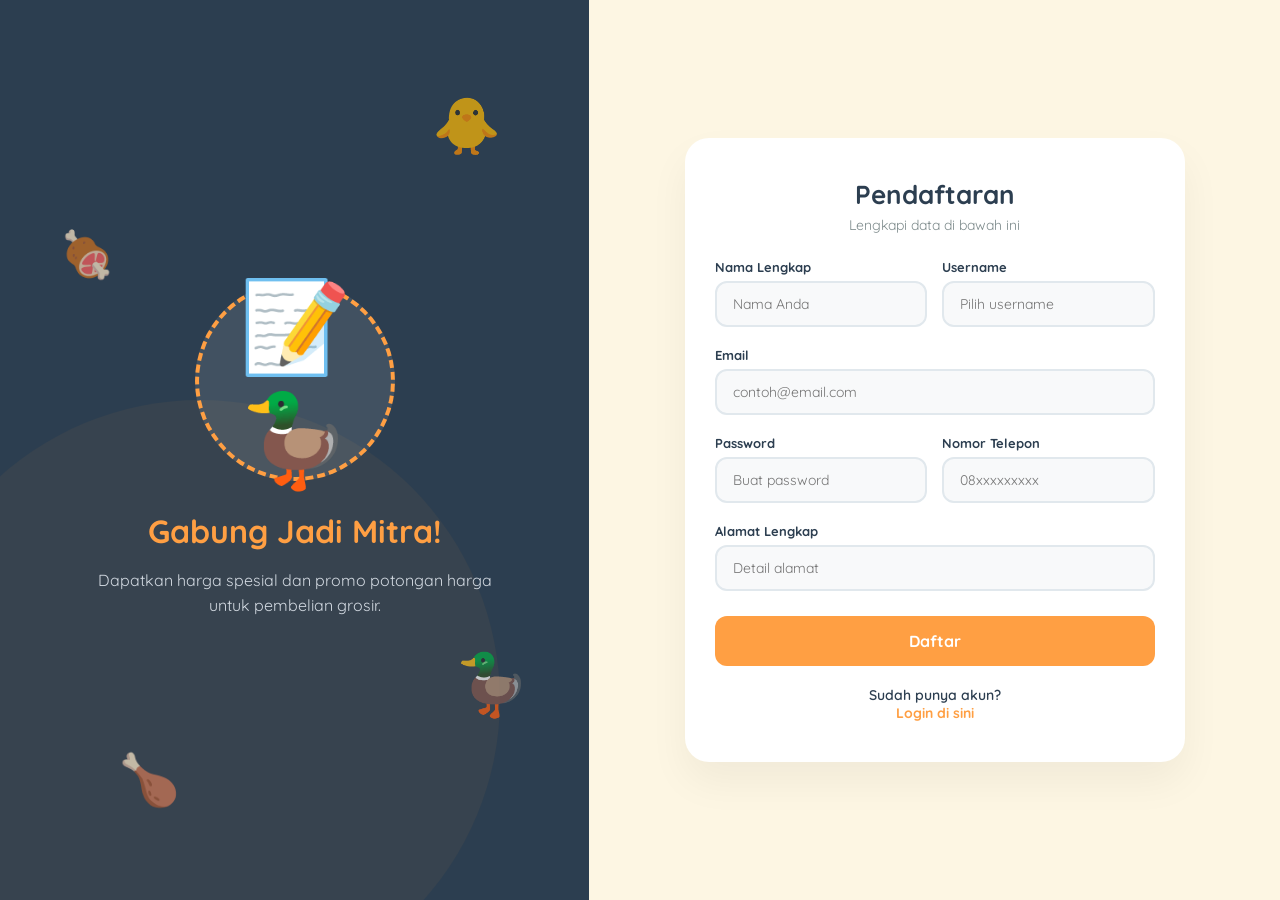
==== register.html @ d559ee1b "initial commit: login dan register selesai" ====
<!DOCTYPE html>
<html lang="id">
<head>
    <meta charset="UTF-8">
    <meta name="viewport" content="width=device-width, initial-scale=1.0">
    <title>Register - Bebek Segar</title>
    <link href="https://fonts.googleapis.com/css2?family=Quicksand:wght@500;600;700&display=swap" rel="stylesheet">
    <style>
        :root {
            --cream: #fdf6e3;
            --orange: #ff9f43;
            --navy: #2c3e50;
        }

        * { box-sizing: border-box; margin: 0; padding: 0; font-family: 'Quicksand', sans-serif; }

        /* Memaksa layout selalu bersebelahan (row) */
        body { display: flex; flex-direction: row; min-height: 100vh; background-color: var(--cream); overflow-x: hidden; }

        /* --- Kiri: Area Gambar Bebek --- */
        .left-side-promo {
            flex: 1; background-color: var(--navy); display: flex; flex-direction: column;
            justify-content: center; align-items: center; padding: 40px; position: relative; overflow: hidden;
        }

        .left-side-promo::before {
            content: ''; position: absolute; width: 600px; height: 600px;
            background: rgba(255, 159, 67, 0.05); border-radius: 50%; bottom: -100px; left: -100px;
        }

        .promo-content { text-align: center; color: white; z-index: 5; max-width: 420px; }
        
        .main-image-container {
            font-size: 90px; margin-bottom: 20px; animation: bounce 3s infinite ease-in-out;
            background: rgba(255,255,255,0.1); width: 200px; height: 200px; border-radius: 50%;
            display: flex; justify-content: center; align-items: center; margin: 0 auto 30px;
            border: 4px dashed var(--orange);
        }

        .promo-content h3 { font-size: 32px; color: var(--orange); margin-bottom: 15px; line-height: 1.3; }
        .promo-content p { font-size: 16px; line-height: 1.6; color: #d1d8e0; }

        /* Animasi Dekorasi Melayang */
        .floating-deco { position: absolute; opacity: 0.7; animation: floatAround 5s infinite ease-in-out; z-index: 1; }
        .deco-1 { top: 10%; right: 15%; animation-delay: 0.5s; font-size: 55px; transform: scaleX(-1); }
        .deco-2 { top: 25%; left: 10%; animation-delay: 2s; font-size: 45px; }
        .deco-3 { bottom: 20%; right: 10%; animation-delay: 1s; font-size: 60px; }
        .deco-4 { bottom: 10%; left: 20%; animation-delay: 3s; font-size: 50px; }

        @keyframes bounce { 0%, 100% { transform: translateY(0); } 50% { transform: translateY(-15px); } }
        @keyframes floatAround { 0%, 100% { transform: translateY(0) rotate(0deg); } 50% { transform: translateY(-20px) rotate(-15deg); } }

        /* --- Kanan: Area Form Register --- */
        .right-side-form {
            flex: 1.2; display: flex; justify-content: center; align-items: center; padding: 40px; position: relative; z-index: 10;
        }

        .form-container {
            background: #ffffff; padding: 40px 30px; border-radius: 24px; width: 100%; max-width: 500px;
            box-shadow: 0 20px 40px rgba(0,0,0,0.05);
        }

        .form-container h2 { color: var(--navy); text-align: center; font-size: 26px; margin-bottom: 5px; }
        .form-container p { color: #7f8c8d; text-align: center; font-size: 14px; margin-bottom: 25px; }

        .form-grid { display: grid; grid-template-columns: 1fr 1fr; gap: 15px; }
        .input-group { margin-bottom: 5px; }
        .full-width { grid-column: span 2; }

        .input-group label { display: block; color: var(--navy); font-size: 13px; font-weight: 700; margin-bottom: 6px; }
        .input-group input {
            width: 100%; padding: 12px 16px; border-radius: 12px; border: 2px solid #e1e8ed;
            font-size: 14px; outline: none; transition: 0.3s; background-color: #f8f9fa;
        }
        .input-group input:focus { border-color: var(--orange); background-color: #fff; }

        .btn-submit {
            width: 100%; padding: 15px; background-color: var(--orange); color: white;
            border: none; border-radius: 12px; font-size: 16px; font-weight: 700;
            cursor: pointer; transition: 0.3s; margin-top: 20px;
        }
        .btn-submit:hover { background-color: #f38f31; transform: translateY(-2px); box-shadow: 0 8px 15px rgba(255, 159, 67, 0.3); }

        .footer-link { text-align: center; margin-top: 20px; font-size: 14px; color: var(--navy); font-weight: 600; }
        .footer-link a { color: var(--orange); text-decoration: none; font-weight: 700; }

        /* Penyesuaian khusus layar HP agar tetap bersebelahan tapi ukurannya mengecil */
        @media (max-width: 768px) {
            .left-side-promo, .right-side-form { padding: 10px; }
            .form-container { padding: 20px 15px; }
            .form-grid { grid-template-columns: 1fr; gap: 8px; } /* Form di HP jadi 1 kolom ke bawah supaya tetap terbaca di ruang sempit */
            .full-width { grid-column: span 1; }
            
            .form-container h2 { font-size: 18px; }
            .form-container p { font-size: 11px; margin-bottom: 15px; }
            .input-group label { font-size: 11px; margin-bottom: 3px; }
            .input-group input { padding: 8px 10px; font-size: 12px; }
            .btn-submit { padding: 10px; font-size: 13px; margin-top: 10px; }
            .footer-link { font-size: 11px; margin-top: 10px; }

            .promo-content h3 { font-size: 16px; }
            .promo-content p { font-size: 11px; }
            .main-image-container { font-size: 40px; width: 80px; height: 80px; border-width: 2px; margin-bottom: 15px; }
            .floating-deco { font-size: 20px !important; } /* Mengecilkan ukuran bebek melayang di HP */
        }
    </style>
</head>
<body>

    <div class="left-side-promo">
        <div class="floating-deco deco-1">🐥</div>
        <div class="floating-deco deco-2">🍖</div>
        <div class="floating-deco deco-3">🦆</div>
        <div class="floating-deco deco-4">🍗</div>

        <div class="promo-content">
            <div class="main-image-container">
                📝🦆
            </div>
            <h3>Gabung Jadi Mitra!</h3>
            <p>Dapatkan harga spesial dan promo potongan harga untuk pembelian grosir.</p>
        </div>
    </div>

    <div class="right-side-form">
        <div class="form-container">
            <h2>Pendaftaran</h2>
            <p>Lengkapi data di bawah ini</p>

            <form action="#">
                <div class="form-grid">
                    <div class="input-group">
                        <label>Nama Lengkap</label>
                        <input type="text" placeholder="Nama Anda" required>
                    </div>
                    <div class="input-group">
                        <label>Username</label>
                        <input type="text" placeholder="Pilih username" required>
                    </div>
                    <div class="input-group full-width">
                        <label>Email</label>
                        <input type="email" placeholder="contoh@email.com" required>
                    </div>
                    <div class="input-group">
                        <label>Password</label>
                        <input type="password" placeholder="Buat password" required>
                    </div>
                    <div class="input-group">
                        <label>Nomor Telepon</label>
                        <input type="tel" placeholder="08xxxxxxxxx" required>
                    </div>
                    <div class="input-group full-width">
                        <label>Alamat Lengkap</label>
                        <input type="text" placeholder="Detail alamat" required>
                    </div>
                </div>
                
                <button type="submit" class="btn-submit">Daftar</button>
            </form>

            <div class="footer-link">
                Sudah punya akun? <br> <a href="login.html">Login di sini</a>
            </div>
        </div>
    </div>

</body>
</html>
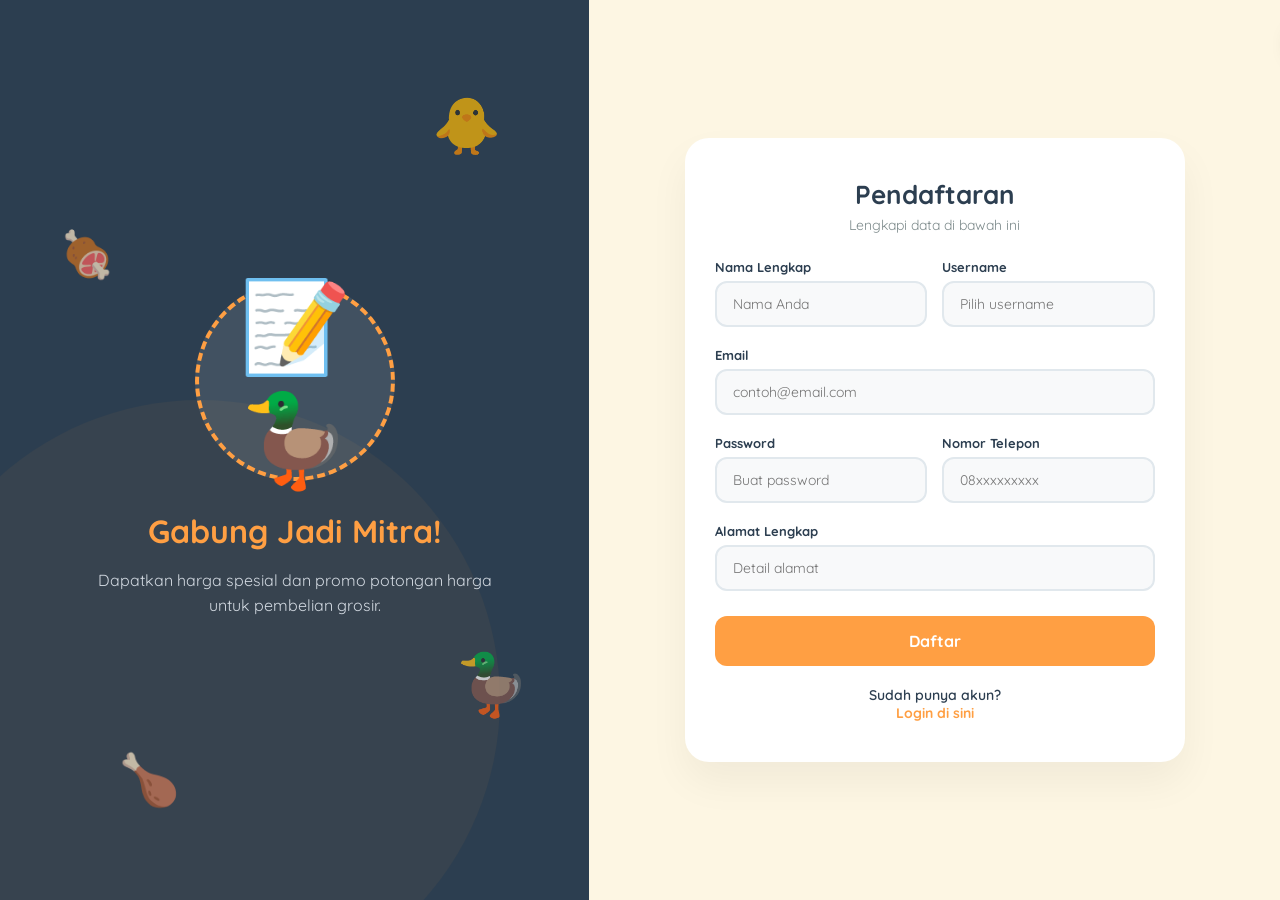
==== commit 5a4e2d7a: "memperbaiki page register" ====
--- a/register.html
+++ b/register.html
@@ -15,7 +15,7 @@
         * { box-sizing: border-box; margin: 0; padding: 0; font-family: 'Quicksand', sans-serif; }
 
         /* Memaksa layout selalu bersebelahan (row) */
-        body { display: flex; flex-direction: row; min-height: 100vh; background-color: var(--cream); overflow-x: hidden; }
+        body { display: flex; flex-direction: row; min-height: 100vh; background-color: var(--cream); overflow-x: hidden; position: relative; }
 
         /* --- Kiri: Area Gambar Bebek --- */
         .left-side-promo {
@@ -84,24 +84,46 @@
         .footer-link { text-align: center; margin-top: 20px; font-size: 14px; color: var(--navy); font-weight: 600; }
         .footer-link a { color: var(--orange); text-decoration: none; font-weight: 700; }
 
-        /* Penyesuaian khusus layar HP agar tetap bersebelahan tapi ukurannya mengecil */
+        /* --- CSS Notifikasi Custom (Toast) --- */
+        .toast-notification {
+            position: fixed;
+            top: 20px;
+            right: 20px;
+            padding: 15px 25px;
+            border-radius: 12px;
+            color: white;
+            font-weight: 600;
+            font-size: 15px;
+            display: flex;
+            align-items: center;
+            gap: 10px;
+            box-shadow: 0 10px 20px rgba(0,0,0,0.15);
+            z-index: 9999;
+            transform: translateX(150%);
+            transition: transform 0.4s cubic-bezier(0.68, -0.55, 0.27, 1.55);
+        }
+
+        .toast-notification.show { transform: translateX(0); }
+        .toast-success { background-color: #2ecc71; } 
+        .toast-error { background-color: #e74c3c; }   
+
+        /* Penyesuaian khusus layar HP */
         @media (max-width: 768px) {
             .left-side-promo, .right-side-form { padding: 10px; }
             .form-container { padding: 20px 15px; }
-            .form-grid { grid-template-columns: 1fr; gap: 8px; } /* Form di HP jadi 1 kolom ke bawah supaya tetap terbaca di ruang sempit */
+            .form-grid { grid-template-columns: 1fr; gap: 8px; } 
             .full-width { grid-column: span 1; }
-            
             .form-container h2 { font-size: 18px; }
             .form-container p { font-size: 11px; margin-bottom: 15px; }
             .input-group label { font-size: 11px; margin-bottom: 3px; }
             .input-group input { padding: 8px 10px; font-size: 12px; }
             .btn-submit { padding: 10px; font-size: 13px; margin-top: 10px; }
             .footer-link { font-size: 11px; margin-top: 10px; }
-
             .promo-content h3 { font-size: 16px; }
             .promo-content p { font-size: 11px; }
             .main-image-container { font-size: 40px; width: 80px; height: 80px; border-width: 2px; margin-bottom: 15px; }
-            .floating-deco { font-size: 20px !important; } /* Mengecilkan ukuran bebek melayang di HP */
+            .floating-deco { font-size: 20px !important; } 
+            .toast-notification { top: 10px; right: 10px; left: 10px; text-align: center; justify-content: center; }
         }
     </style>
 </head>
@@ -127,31 +149,31 @@
             <h2>Pendaftaran</h2>
             <p>Lengkapi data di bawah ini</p>
 
-            <form action="#">
+            <form id="formRegister" novalidate>
                 <div class="form-grid">
                     <div class="input-group">
                         <label>Nama Lengkap</label>
-                        <input type="text" placeholder="Nama Anda" required>
+                        <input type="text" id="regNama" placeholder="Nama Anda" required>
                     </div>
                     <div class="input-group">
                         <label>Username</label>
-                        <input type="text" placeholder="Pilih username" required>
+                        <input type="text" id="regUsername" placeholder="Pilih username" required>
                     </div>
                     <div class="input-group full-width">
                         <label>Email</label>
-                        <input type="email" placeholder="contoh@email.com" required>
+                        <input type="email" id="regEmail" placeholder="contoh@email.com" required>
                     </div>
                     <div class="input-group">
                         <label>Password</label>
-                        <input type="password" placeholder="Buat password" required>
+                        <input type="password" id="regPassword" placeholder="Buat password" required>
                     </div>
                     <div class="input-group">
                         <label>Nomor Telepon</label>
-                        <input type="tel" placeholder="08xxxxxxxxx" required>
+                        <input type="text" id="regTelepon" placeholder="08xxxxxxxxx" required oninput="this.value = this.value.replace(/[^0-9]/g, '')">
                     </div>
                     <div class="input-group full-width">
                         <label>Alamat Lengkap</label>
-                        <input type="text" placeholder="Detail alamat" required>
+                        <input type="text" id="regAlamat" placeholder="Detail alamat" required>
                     </div>
                 </div>
                 
@@ -164,5 +186,78 @@
         </div>
     </div>
 
+    <div id="toastNotification" class="toast-notification">
+        <span id="toastIcon"></span>
+        <span id="toastMessage"></span>
+    </div>
+
+    <script>
+        const formRegister = document.getElementById('formRegister');
+        const toast = document.getElementById('toastNotification');
+        const toastIcon = document.getElementById('toastIcon');
+        const toastMessage = document.getElementById('toastMessage');
+
+        // Fungsi menampilkan notifikasi
+        function showNotification(type, message) {
+            toast.classList.remove('toast-success', 'toast-error', 'show');
+            
+            if (type === 'success') {
+                toast.classList.add('toast-success');
+                toastIcon.innerText = '✅';
+            } else {
+                toast.classList.add('toast-error');
+                toastIcon.innerText = '❌';
+            }
+
+            toastMessage.innerText = message;
+            
+            // Sedikit delay agar animasi reset saat diklik berkali-kali
+            setTimeout(() => {
+                toast.classList.add('show');
+            }, 50);
+
+            // Hilang otomatis setelah 3 detik
+            setTimeout(() => {
+                toast.classList.remove('show');
+            }, 3000);
+        }
+
+        formRegister.addEventListener('submit', function(event) {
+            event.preventDefault(); // Mencegah reload halaman
+
+            // Ambil nilai dari semua inputan
+            const nama = document.getElementById('regNama').value.trim();
+            const username = document.getElementById('regUsername').value.trim();
+            const email = document.getElementById('regEmail').value.trim();
+            const password = document.getElementById('regPassword').value.trim();
+            const telepon = document.getElementById('regTelepon').value.trim();
+            const alamat = document.getElementById('regAlamat').value.trim();
+
+            // 1. Cek apakah ada inputan yang kosong
+            if (!nama || !username || !email || !password || !telepon || !alamat) {
+                showNotification('error', 'Gagal: Semua kolom wajib diisi!');
+                return;
+            }
+
+            // 2. Cek format email (harus ada @)
+            if (!email.includes('@')) {
+                showNotification('error', 'Gagal: Format email tidak valid!');
+                return;
+            }
+
+            // 3. Cek panjang password (misal minimal 6 karakter)
+            if (password.length < 6) {
+                showNotification('error', 'Gagal: Password minimal 6 karakter!');
+                return;
+            }
+
+            // Jika semua pengecekan di atas lolos, berarti pendaftaran berhasil!
+            showNotification('success', 'Pendaftaran Berhasil! Silakan login.');
+            
+            // Opsional: kosongkan form setelah berhasil
+            formRegister.reset();
+        });
+    </script>
+
 </body>
 </html>
